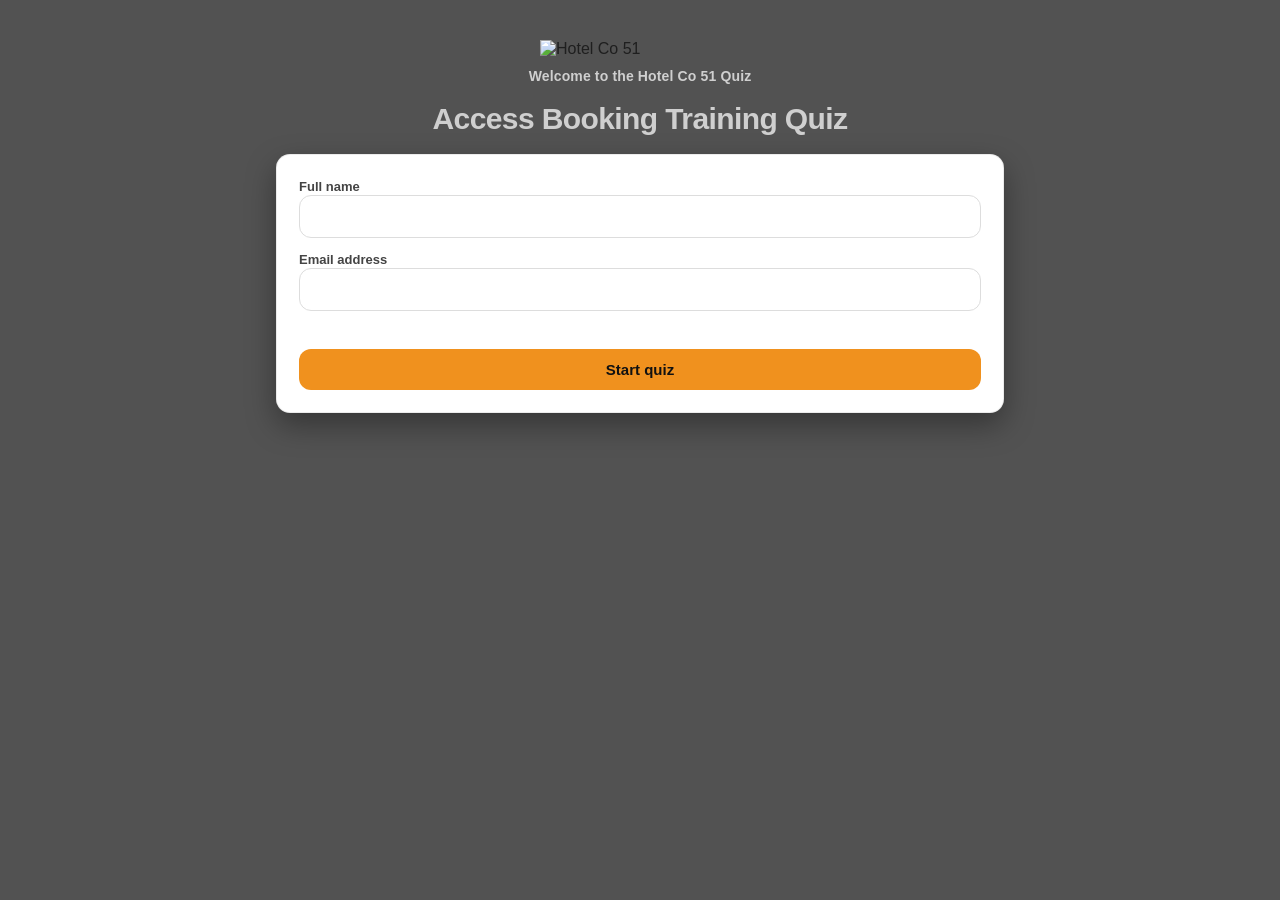
==== docs/index.html @ fffd5593 "update" ====
<!doctype html>
<html lang="en">
<head>
  <meta charset="utf-8" />
  <meta name="viewport" content="width=device-width, initial-scale=1" />
  <title>Access Booking Training Quiz</title>
  <link rel="stylesheet" href="./styles.css" />
</head>

<body>
  <main class="app">

    <!-- Brand header -->
    <header class="brand-header">
      <img
        class="brand-logo"
        src="https://hotelco51.com/wp-content/uploads/2024/08/cropped-Hotel_Co_51.png"
        alt="Hotel Co 51"
      />
      <p class="brand-kicker">Welcome to the Hotel Co 51 Quiz</p>
    </header>

    <h1>Access Booking Training Quiz</h1>

    <!-- LOGIN -->
    <section id="login" class="card">
      <form id="loginForm" autocomplete="on">
        <div>
          <label for="name">Full name</label>
          <input id="name" name="name" type="text" required />
        </div>

        <div>
          <label for="email">Email address</label>
          <input id="email" name="email" type="email" required />
        </div>

        <div id="loginError" aria-live="polite"></div>

        <!-- IMPORTANT: no id here -->
        <button class="primaryBtn" type="submit">Start quiz</button>
      </form>
    </section>

    <!-- QUIZ -->
    <section id="quiz" class="card hidden">
      <div class="meta">
        <div id="progress">Question 1 of 10</div>
        <div id="score">Score: 0</div>
      </div>

      <div id="welcome"></div>
      <div id="question"></div>
      <div id="choices"></div>
      <div id="feedback"></div>

      <!-- IMPORTANT: only ONE nextBtn on the page -->
      <button id="nextBtn" class="primaryBtn" type="button" disabled>Next</button>
    </section>

  </main>

  <script src="./app.js"></script>
</body>
</html>
---- docs/styles.css ----
/* Hotel Co 51 brand colours */
:root {
  --hc51-grey-dark: #525252;
  --hc51-grey-light: #cfcfcf;
  --hc51-orange: #F0911E;

  --card: #ffffff;
  --text: #1f1f1f;
  --muted: #6f6f6f;

  --border: rgba(0,0,0,0.08);
  --shadow: 0 12px 30px rgba(0,0,0,0.35);
  --radius: 14px;
}

* { box-sizing: border-box; }

body {
  margin: 0;
  background: var(--hc51-grey-dark);
  color: var(--text);
  font-family: -apple-system, BlinkMacSystemFont, "Segoe UI", Inter, Roboto, Arial, sans-serif;
}

.hidden { display: none !important; }

/* MAIN WRAPPER */
.app {
  max-width: 760px;
  margin: 40px auto;
  padding: 0 16px;
}

/* BRAND HEADER */
.brand-header {
  display: grid;
  justify-items: center;
  gap: 10px;
  margin-bottom: 18px;
}

.brand-logo {
  width: clamp(120px, 26vw, 200px);
  height: auto;
  display: block;
}

.brand-kicker {
  margin: 0;
  color: var(--hc51-grey-light);
  font-weight: 600;
  font-size: 14px;
  letter-spacing: 0.01em;
}

/* TITLE */
h1 {
  margin: 0 0 18px 0;
  font-size: 30px;
  letter-spacing: -0.02em;
  color: var(--hc51-grey-light);
  text-align: center;
}

/* CARDS */
.card {
  background: var(--card);
  border: 1px solid var(--border);
  border-radius: var(--radius);
  box-shadow: var(--shadow);
  padding: 22px;
}

/* META ROW */
.meta {
  display: flex;
  justify-content: space-between;
  gap: 12px;
  align-items: baseline;
  margin-bottom: 12px;
  color: var(--muted);
  font-size: 14px;
}

/* WELCOME */
#welcome {
  font-weight: 800;
  color: #333;
  margin: 0 0 10px 0;
}

/* QUESTION */
#question {
  margin: 10px 0 14px;
  font-size: 18px;
  line-height: 1.35;
}

/* ANSWERS GRID */
#choices {
  display: grid;
  gap: 10px;
  margin: 12px 0 12px;
}

/* ANSWER BUTTONS */
.choice {
  width: 100%;
  text-align: left;
  padding: 12px 14px;
  font-size: 16px;
  border-radius: 12px;
  border: 1px solid #ddd;
  background: #fff;
  cursor: pointer;
  transition: transform 0.06s ease, border-color 0.15s ease, box-shadow 0.15s ease;
}

.choice:hover {
  border-color: rgba(240,145,30,0.65);
  box-shadow: 0 0 0 3px rgba(240,145,30,0.16);
}

.choice:active { transform: translateY(1px); }

.choice.correct {
  border-color: rgba(240,145,30,0.9);
  box-shadow: 0 0 0 3px rgba(240,145,30,0.22);
}

.choice.wrong {
  border-color: rgba(205,44,44,0.75);
  box-shadow: 0 0 0 3px rgba(205,44,44,0.14);
}

/* FEEDBACK */
#feedback {
  margin: 10px 0 0;
  font-size: 14px;
  color: #444;
}

/* PRIMARY BUTTON (used for Start + Next/Learn more) */
.primaryBtn {
  margin-top: 14px;
  width: 100%;
  border: none;
  border-radius: 12px;
  padding: 12px 16px;
  font-size: 15px;
  font-weight: 800;
  cursor: pointer;
  background: var(--hc51-orange);
  color: #111;
  transition: filter 0.15s ease, transform 0.06s ease;
}

.primaryBtn:hover { filter: brightness(0.96); }
.primaryBtn:active { transform: translateY(1px); }

.primaryBtn:disabled {
  cursor: not-allowed;
  opacity: 0.55;
}

/* LOGIN FORM */
form {
  display: grid;
  gap: 12px;
}

label {
  font-size: 13px;
  font-weight: 800;
  color: #444;
}

input[type="text"], input[type="email"] {
  width: 100%;
  padding: 12px;
  border-radius: 12px;
  border: 1px solid #ddd;
  font-size: 15px;
}

input:focus {
  border-color: rgba(240,145,30,0.85);
  box-shadow: 0 0 0 3px rgba(240,145,30,0.18);
  outline: none;
}

#loginError {
  color: #b3261e;
  font-size: 13px;
}

/* MOBILE */
@media (max-width: 520px) {
  .app {
    margin: 22px auto;
    padding: 0 12px;
  }

  .card {
    padding: 16px;
  }

  h1 {
    font-size: 22px;
    margin-bottom: 14px;
  }

  #question {
    font-size: 16px;
  }

  .choice {
    font-size: 15px;
  }

  .brand-kicker {
    font-size: 13px;
    text-align: center;
  }
}
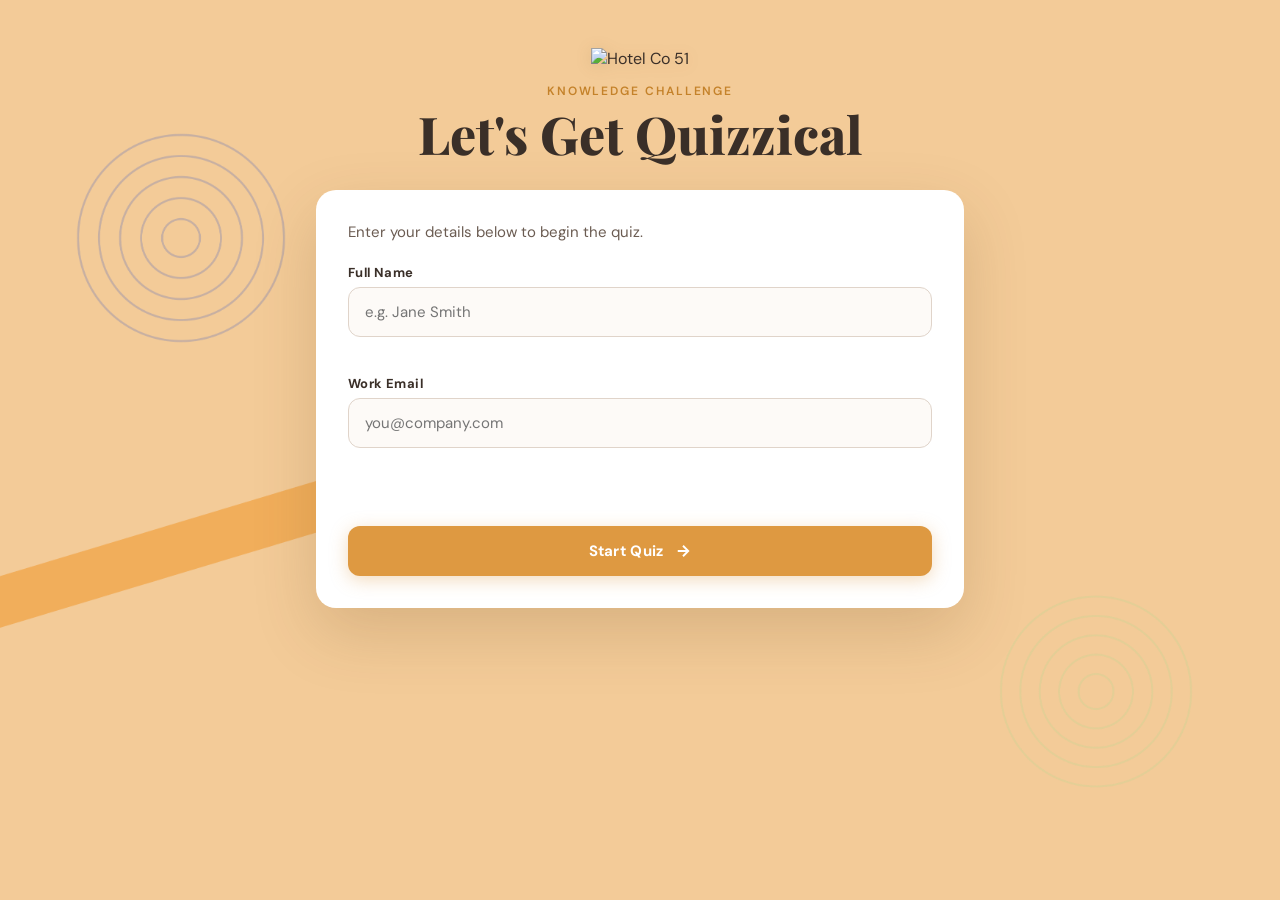
==== commit 45ae45c7: "Updated look and feel" ====
--- a/docs/index.html
+++ b/docs/index.html
@@ -1,65 +1,104 @@
-<!doctype html>
+<!DOCTYPE html>
 <html lang="en">
 <head>
-  <meta charset="utf-8" />
-  <meta name="viewport" content="width=device-width, initial-scale=1" />
-  <title>Access Booking Training Quiz</title>
-  <link rel="stylesheet" href="./styles.css" />
+  <meta charset="UTF-8" />
+  <meta name="viewport" content="width=device-width, initial-scale=1.0" />
+  <title>Hotel Co 51 Quiz</title>
+  <link rel="preconnect" href="https://fonts.googleapis.com">
+  <link rel="preconnect" href="https://fonts.gstatic.com" crossorigin>
+  <link href="https://fonts.googleapis.com/css2?family=Playfair+Display:wght@700;800&family=DM+Sans:wght@400;500;600;700&display=swap" rel="stylesheet">
+  <link rel="stylesheet" href="styles.css?v=6" />
 </head>
 
 <body>
-  <main class="app">
+  <div class="floating" aria-hidden="true">
+    <img src="assets/HC51circelblue.png" class="float blue" alt="" />
+    <img src="assets/HC51circlegreen.png" class="float green" alt="" />
+    <img src="assets/HC51dots.png" class="float dots" alt="" />
+    <img src="assets/HC51orangeslash.png" class="float slash" alt="" />
+  </div>
 
-    <!-- Brand header -->
-    <header class="brand-header">
+  <main class="container">
+    <div class="header-block">
       <img
-        class="brand-logo"
+        class="logo"
         src="https://hotelco51.com/wp-content/uploads/2024/08/cropped-Hotel_Co_51.png"
         alt="Hotel Co 51"
       />
-      <p class="brand-kicker">Welcome to the Hotel Co 51 Quiz</p>
-    </header>
-
-    <h1>Access Booking Training Quiz</h1>
+      <p class="subtitle">Knowledge Challenge</p>
+      <h1 class="title">Let's Get Quizzical</h1>
+    </div>
 
     <!-- LOGIN -->
     <section id="login" class="card">
-      <form id="loginForm" autocomplete="on">
-        <div>
-          <label for="name">Full name</label>
-          <input id="name" name="name" type="text" required />
+      <p class="card-intro">Enter your details below to begin the quiz.</p>
+      <form id="loginForm" autocomplete="on" novalidate>
+        <div class="field-group">
+          <label for="name">Full Name</label>
+          <input id="name" type="text" placeholder="e.g. Jane Smith" autocomplete="name" required />
+          <span class="field-error" id="nameError"></span>
         </div>
 
-        <div>
-          <label for="email">Email address</label>
-          <input id="email" name="email" type="email" required />
+        <div class="field-group">
+          <label for="email">Work Email</label>
+          <input id="email" type="email" placeholder="you@company.com" autocomplete="email" required />
+          <span class="field-error" id="emailError"></span>
         </div>
 
-        <div id="loginError" aria-live="polite"></div>
+        <div id="loginError" class="login-error" aria-live="polite"></div>
 
-        <!-- IMPORTANT: no id here -->
-        <button class="primaryBtn" type="submit">Start quiz</button>
+        <button type="submit" class="startBtn">
+          <span>Start Quiz</span>
+          <svg class="btn-arrow" viewBox="0 0 24 24" fill="none" stroke="currentColor" stroke-width="2.5"><path d="M5 12h14M12 5l7 7-7 7"/></svg>
+        </button>
       </form>
     </section>
 
     <!-- QUIZ -->
     <section id="quiz" class="card hidden">
-      <div class="meta">
-        <div id="progress">Question 1 of 10</div>
-        <div id="score">Score: 0</div>
+      <!-- Progress -->
+      <div class="progress-block">
+        <div class="progress-top">
+          <div id="welcome" class="welcome-text"></div>
+          <div id="score" class="score-badge">Score: 0</div>
+        </div>
+        <div class="progress-bar-track">
+          <div class="progress-bar-fill" id="progressFill"></div>
+        </div>
+        <div id="progress" class="progress-label">Question 1 of 10</div>
       </div>
 
-      <div id="welcome"></div>
-      <div id="question"></div>
-      <div id="choices"></div>
-      <div id="feedback"></div>
+      <!-- Question -->
+      <div id="questionWrap" class="question-wrap">
+        <div id="question" class="question-text"></div>
+        <div id="choices" class="choices-grid"></div>
+        <div id="feedback" class="feedback-text" aria-live="polite"></div>
+      </div>
 
-      <!-- IMPORTANT: only ONE nextBtn on the page -->
-      <button id="nextBtn" class="primaryBtn" type="button" disabled>Next</button>
+      <button id="nextBtn" class="startBtn" type="button" disabled>
+        <span id="nextLabel">Next Question</span>
+        <svg class="btn-arrow" viewBox="0 0 24 24" fill="none" stroke="currentColor" stroke-width="2.5"><path d="M5 12h14M12 5l7 7-7 7"/></svg>
+      </button>
     </section>
 
+    <!-- RESULTS (dynamically populated) -->
+    <section id="results" class="card hidden results-card">
+      <div class="results-icon" id="resultsIcon">🎉</div>
+      <h2 class="results-title" id="resultsTitle">Quiz Complete!</h2>
+      <p class="results-subtitle" id="resultsSubtitle"></p>
+      <div class="results-score-block">
+        <span class="results-score-num" id="resultsScoreNum">0</span>
+        <span class="results-score-denom" id="resultsScoreDenom">/10</span>
+      </div>
+      <p class="results-msg" id="resultsMsg"></p>
+      <div id="saveStatus" class="save-status" aria-live="polite"></div>
+      <button class="startBtn" id="learnMoreBtn" style="display:none;">
+        <span>Visit Hotel Co 51</span>
+        <svg class="btn-arrow" viewBox="0 0 24 24" fill="none" stroke="currentColor" stroke-width="2.5"><path d="M5 12h14M12 5l7 7-7 7"/></svg>
+      </button>
+    </section>
   </main>
 
-  <script src="./app.js"></script>
+  <script src="app.js?v=6"></script>
 </body>
 </html>
--- a/docs/styles.css
+++ b/docs/styles.css
@@ -1,225 +1,560 @@
-/* Hotel Co 51 brand colours */
 :root {
-  --hc51-grey-dark: #525252;
-  --hc51-grey-light: #cfcfcf;
-  --hc51-orange: #F0911E;
-
+  --bg: #F3CB98;
+  --text-dark: #3a2f28;
+  --text-mid: #6b5c52;
+  --orange: #DE9941;
+  --orange-dark: #c4822a;
   --card: #ffffff;
-  --text: #1f1f1f;
-  --muted: #6f6f6f;
-
-  --border: rgba(0,0,0,0.08);
-  --shadow: 0 12px 30px rgba(0,0,0,0.35);
-  --radius: 14px;
-}
-
-* { box-sizing: border-box; }
+  --muted: #8a7a72;
+  --error: #c0392b;
+  --correct: #4caf6e;
+  --correct-bg: #f0faf4;
+  --wrong: #e05a6a;
+  --wrong-bg: #fff0f2;
+  --shadow: 0 24px 64px rgba(96, 60, 20, 0.18);
+  --shadow-sm: 0 4px 16px rgba(96, 60, 20, 0.10);
+  --radius: 20px;
+  --radius-sm: 12px;
+  --transition: 0.18s ease;
+}
+
+*, *::before, *::after {
+  box-sizing: border-box;
+}
 
 body {
   margin: 0;
-  background: var(--hc51-grey-dark);
-  color: var(--text);
-  font-family: -apple-system, BlinkMacSystemFont, "Segoe UI", Inter, Roboto, Arial, sans-serif;
-}
-
-.hidden { display: none !important; }
-
-/* MAIN WRAPPER */
-.app {
-  max-width: 760px;
-  margin: 40px auto;
-  padding: 0 16px;
-}
-
-/* BRAND HEADER */
-.brand-header {
-  display: grid;
-  justify-items: center;
-  gap: 10px;
-  margin-bottom: 18px;
-}
-
-.brand-logo {
-  width: clamp(120px, 26vw, 200px);
+  font-family: 'DM Sans', Arial, sans-serif;
+  background: var(--bg);
+  color: var(--text-dark);
+  overflow-x: hidden;
+  min-height: 100vh;
+}
+
+.hidden {
+  display: none !important;
+}
+
+/* ── Layout ── */
+.container {
+  max-width: 680px;
+  margin: 0 auto;
+  padding: 48px 16px 56px;
+  position: relative;
+  z-index: 2;
+}
+
+.header-block {
+  text-align: center;
+  margin-bottom: 28px;
+}
+
+.logo {
+  width: clamp(120px, 20vw, 190px);
   height: auto;
-  display: block;
-}
-
-.brand-kicker {
+  margin-bottom: 14px;
+  filter: drop-shadow(0 2px 8px rgba(96,60,20,0.12));
+}
+
+.subtitle {
+  margin: 0 0 6px;
+  font-size: 12px;
+  font-weight: 600;
+  letter-spacing: 0.16em;
+  text-transform: uppercase;
+  color: var(--orange-dark);
+}
+
+.title {
+  font-family: 'Playfair Display', Georgia, serif;
+  font-size: clamp(34px, 6vw, 52px);
+  font-weight: 800;
   margin: 0;
-  color: var(--hc51-grey-light);
-  font-weight: 600;
-  font-size: 14px;
-  letter-spacing: 0.01em;
-}
-
-/* TITLE */
-h1 {
-  margin: 0 0 18px 0;
-  font-size: 30px;
-  letter-spacing: -0.02em;
-  color: var(--hc51-grey-light);
-  text-align: center;
-}
-
-/* CARDS */
+  color: var(--text-dark);
+  line-height: 1.1;
+}
+
+/* ── Card ── */
 .card {
   background: var(--card);
-  border: 1px solid var(--border);
+  padding: 32px;
   border-radius: var(--radius);
   box-shadow: var(--shadow);
-  padding: 22px;
-}
-
-/* META ROW */
-.meta {
+}
+
+.card-intro {
+  color: var(--text-mid);
+  font-size: 15px;
+  margin: 0 0 22px;
+}
+
+/* ── Login Form ── */
+.field-group {
+  display: flex;
+  flex-direction: column;
+  gap: 6px;
+}
+
+form {
+  display: grid;
+  gap: 16px;
+}
+
+label {
+  font-size: 13px;
+  font-weight: 700;
+  letter-spacing: 0.03em;
+  color: var(--text-dark);
+}
+
+input[type="text"],
+input[type="email"] {
+  width: 100%;
+  padding: 14px 16px;
+  border-radius: var(--radius-sm);
+  border: 1.5px solid #e0d4ca;
+  font-family: 'DM Sans', Arial, sans-serif;
+  font-size: 15px;
+  color: var(--text-dark);
+  background: #fdfaf7;
+  transition: border-color var(--transition), box-shadow var(--transition), background var(--transition);
+  outline: none;
+}
+
+input:focus {
+  border-color: var(--orange);
+  box-shadow: 0 0 0 3px rgba(222, 153, 65, 0.18);
+  background: #fff;
+}
+
+input.input-error {
+  border-color: var(--error);
+  box-shadow: 0 0 0 3px rgba(192, 57, 43, 0.12);
+}
+
+.field-error {
+  font-size: 12px;
+  color: var(--error);
+  min-height: 16px;
+  font-weight: 500;
+}
+
+.login-error {
+  color: var(--error);
+  font-size: 13px;
+  min-height: 18px;
+  font-weight: 500;
+}
+
+/* ── Button ── */
+.startBtn {
+  display: flex;
+  align-items: center;
+  justify-content: center;
+  gap: 10px;
+  background: var(--orange);
+  border: none;
+  padding: 15px 20px;
+  width: 100%;
+  border-radius: var(--radius-sm);
+  font-family: 'DM Sans', Arial, sans-serif;
+  font-weight: 700;
+  font-size: 15px;
+  cursor: pointer;
+  color: #fff;
+  letter-spacing: 0.02em;
+  transition: background var(--transition), transform var(--transition), box-shadow var(--transition);
+  box-shadow: 0 4px 18px rgba(222, 153, 65, 0.35);
+  margin-top: 6px;
+}
+
+.startBtn:hover:not(:disabled) {
+  background: var(--orange-dark);
+  box-shadow: 0 6px 24px rgba(196, 130, 42, 0.42);
+  transform: translateY(-1px);
+}
+
+.startBtn:active:not(:disabled) {
+  transform: translateY(1px);
+  box-shadow: 0 2px 10px rgba(222, 153, 65, 0.25);
+}
+
+.startBtn:disabled {
+  opacity: 0.5;
+  cursor: not-allowed;
+  box-shadow: none;
+}
+
+.btn-arrow {
+  width: 18px;
+  height: 18px;
+  flex-shrink: 0;
+  transition: transform var(--transition);
+}
+
+.startBtn:hover:not(:disabled) .btn-arrow {
+  transform: translateX(3px);
+}
+
+/* ── Progress ── */
+.progress-block {
+  margin-bottom: 22px;
+}
+
+.progress-top {
   display: flex;
   justify-content: space-between;
-  gap: 12px;
-  align-items: baseline;
-  margin-bottom: 12px;
+  align-items: center;
+  margin-bottom: 10px;
+}
+
+.welcome-text {
+  font-weight: 700;
+  font-size: 15px;
+  color: var(--text-dark);
+}
+
+.score-badge {
+  background: var(--bg);
+  color: var(--orange-dark);
+  font-weight: 700;
+  font-size: 13px;
+  padding: 4px 12px;
+  border-radius: 99px;
+  letter-spacing: 0.02em;
+  transition: transform 0.25s cubic-bezier(0.34,1.56,0.64,1);
+}
+
+.score-badge.pop {
+  transform: scale(1.2);
+}
+
+.progress-bar-track {
+  width: 100%;
+  height: 6px;
+  background: #f0e6dc;
+  border-radius: 99px;
+  overflow: hidden;
+  margin-bottom: 6px;
+}
+
+.progress-bar-fill {
+  height: 100%;
+  background: linear-gradient(90deg, var(--orange-dark), var(--orange));
+  border-radius: 99px;
+  width: 10%;
+  transition: width 0.5s cubic-bezier(0.4, 0, 0.2, 1);
+}
+
+.progress-label {
+  font-size: 12px;
   color: var(--muted);
-  font-size: 14px;
-}
-
-/* WELCOME */
-#welcome {
-  font-weight: 800;
-  color: #333;
-  margin: 0 0 10px 0;
-}
-
-/* QUESTION */
-#question {
-  margin: 10px 0 14px;
-  font-size: 18px;
+  font-weight: 500;
+  letter-spacing: 0.04em;
+  text-align: right;
+}
+
+/* ── Question ── */
+.question-wrap {
+  animation: fadeSlideIn 0.32s ease both;
+}
+
+@keyframes fadeSlideIn {
+  from { opacity: 0; transform: translateY(14px); }
+  to   { opacity: 1; transform: translateY(0); }
+}
+
+.question-text {
+  font-family: 'Playfair Display', Georgia, serif;
+  font-size: clamp(17px, 3vw, 21px);
+  font-weight: 700;
   line-height: 1.35;
-}
-
-/* ANSWERS GRID */
-#choices {
+  margin-bottom: 18px;
+  color: var(--text-dark);
+}
+
+/* ── Choices ── */
+.choices-grid {
   display: grid;
   gap: 10px;
-  margin: 12px 0 12px;
-}
-
-/* ANSWER BUTTONS */
+  margin-bottom: 16px;
+}
+
 .choice {
   width: 100%;
   text-align: left;
-  padding: 12px 14px;
-  font-size: 16px;
-  border-radius: 12px;
-  border: 1px solid #ddd;
-  background: #fff;
+  padding: 14px 18px;
+  font-family: 'DM Sans', Arial, sans-serif;
+  font-size: 15px;
+  font-weight: 500;
+  border-radius: var(--radius-sm);
+  border: 1.5px solid #e6ddd6;
+  background: #fdfaf7;
+  color: var(--text-dark);
   cursor: pointer;
-  transition: transform 0.06s ease, border-color 0.15s ease, box-shadow 0.15s ease;
-}
-
-.choice:hover {
-  border-color: rgba(240,145,30,0.65);
-  box-shadow: 0 0 0 3px rgba(240,145,30,0.16);
-}
-
-.choice:active { transform: translateY(1px); }
+  transition: border-color var(--transition), box-shadow var(--transition), background var(--transition), transform var(--transition);
+  position: relative;
+  display: flex;
+  align-items: center;
+  gap: 12px;
+}
+
+.choice::before {
+  content: '';
+  width: 20px;
+  height: 20px;
+  border-radius: 50%;
+  border: 1.5px solid #d0c4ba;
+  flex-shrink: 0;
+  transition: border-color var(--transition), background var(--transition);
+}
+
+.choice:hover:not(:disabled) {
+  border-color: var(--orange);
+  background: #fff9f2;
+  box-shadow: 0 2px 12px rgba(222, 153, 65, 0.15);
+  transform: translateY(-1px);
+}
+
+.choice:active:not(:disabled) {
+  transform: translateY(0);
+}
+
+.choice:disabled {
+  cursor: default;
+}
 
 .choice.correct {
-  border-color: rgba(240,145,30,0.9);
-  box-shadow: 0 0 0 3px rgba(240,145,30,0.22);
+  border-color: var(--correct);
+  background: var(--correct-bg);
+  animation: correctPop 0.4s cubic-bezier(0.34,1.56,0.64,1) both;
+}
+
+.choice.correct::before {
+  background: var(--correct);
+  border-color: var(--correct);
+  content: '✓';
+  display: flex;
+  align-items: center;
+  justify-content: center;
+  font-size: 11px;
+  color: #fff;
+  font-weight: 700;
 }
 
 .choice.wrong {
-  border-color: rgba(205,44,44,0.75);
-  box-shadow: 0 0 0 3px rgba(205,44,44,0.14);
-}
-
-/* FEEDBACK */
-#feedback {
-  margin: 10px 0 0;
+  border-color: var(--wrong);
+  background: var(--wrong-bg);
+  animation: wrongShake 0.4s ease both;
+}
+
+.choice.wrong::before {
+  background: var(--wrong);
+  border-color: var(--wrong);
+  content: '✕';
+  display: flex;
+  align-items: center;
+  justify-content: center;
+  font-size: 11px;
+  color: #fff;
+  font-weight: 700;
+}
+
+@keyframes correctPop {
+  0%   { transform: scale(0.97); }
+  50%  { transform: scale(1.02); }
+  100% { transform: scale(1); }
+}
+
+@keyframes wrongShake {
+  0%   { transform: translateX(0); }
+  20%  { transform: translateX(-6px); }
+  40%  { transform: translateX(6px); }
+  60%  { transform: translateX(-4px); }
+  80%  { transform: translateX(4px); }
+  100% { transform: translateX(0); }
+}
+
+/* ── Feedback ── */
+.feedback-text {
   font-size: 14px;
-  color: #444;
-}
-
-/* PRIMARY BUTTON (used for Start + Next/Learn more) */
-.primaryBtn {
-  margin-top: 14px;
-  width: 100%;
-  border: none;
-  border-radius: 12px;
-  padding: 12px 16px;
-  font-size: 15px;
+  font-weight: 600;
+  min-height: 22px;
+  padding: 0 2px;
+  opacity: 0;
+  transition: opacity 0.2s ease;
+}
+
+.feedback-text.visible {
+  opacity: 1;
+}
+
+/* ── Results ── */
+.results-card {
+  text-align: center;
+  padding: 40px 32px;
+}
+
+.results-icon {
+  font-size: 52px;
+  margin-bottom: 12px;
+  animation: iconBounce 0.6s cubic-bezier(0.34,1.56,0.64,1) both;
+}
+
+@keyframes iconBounce {
+  from { transform: scale(0); opacity: 0; }
+  to   { transform: scale(1); opacity: 1; }
+}
+
+.results-title {
+  font-family: 'Playfair Display', Georgia, serif;
+  font-size: 28px;
   font-weight: 800;
-  cursor: pointer;
-  background: var(--hc51-orange);
-  color: #111;
-  transition: filter 0.15s ease, transform 0.06s ease;
-}
-
-.primaryBtn:hover { filter: brightness(0.96); }
-.primaryBtn:active { transform: translateY(1px); }
-
-.primaryBtn:disabled {
-  cursor: not-allowed;
-  opacity: 0.55;
-}
-
-/* LOGIN FORM */
-form {
-  display: grid;
-  gap: 12px;
-}
-
-label {
+  margin: 0 0 6px;
+  color: var(--text-dark);
+}
+
+.results-subtitle {
+  color: var(--text-mid);
+  font-size: 15px;
+  margin: 0 0 20px;
+}
+
+.results-score-block {
+  background: var(--bg);
+  display: inline-flex;
+  align-items: baseline;
+  gap: 4px;
+  padding: 12px 32px;
+  border-radius: 99px;
+  margin-bottom: 18px;
+}
+
+.results-score-num {
+  font-family: 'Playfair Display', Georgia, serif;
+  font-size: 52px;
+  font-weight: 800;
+  color: var(--orange-dark);
+  line-height: 1;
+}
+
+.results-score-denom {
+  font-size: 24px;
+  font-weight: 600;
+  color: var(--muted);
+}
+
+.results-msg {
+  font-size: 15px;
+  color: var(--text-mid);
+  margin: 0 0 20px;
+  line-height: 1.5;
+}
+
+.save-status {
   font-size: 13px;
-  font-weight: 800;
-  color: #444;
-}
-
-input[type="text"], input[type="email"] {
-  width: 100%;
-  padding: 12px;
-  border-radius: 12px;
-  border: 1px solid #ddd;
-  font-size: 15px;
-}
-
-input:focus {
-  border-color: rgba(240,145,30,0.85);
-  box-shadow: 0 0 0 3px rgba(240,145,30,0.18);
-  outline: none;
-}
-
-#loginError {
-  color: #b3261e;
-  font-size: 13px;
-}
-
-/* MOBILE */
-@media (max-width: 520px) {
-  .app {
-    margin: 22px auto;
-    padding: 0 12px;
+  color: var(--muted);
+  min-height: 20px;
+  margin-bottom: 16px;
+}
+
+/* ── Floating assets ── */
+.floating {
+  position: fixed;
+  inset: 0;
+  z-index: 1;
+  pointer-events: none;
+  overflow: hidden;
+}
+
+.float {
+  position: absolute;
+  user-select: none;
+}
+
+.blue {
+  top: 6%;
+  left: 4%;
+  width: min(28vw, 260px);
+  opacity: 0.30;
+  animation: float1 42s infinite ease-in-out;
+}
+
+.green {
+  top: 58%;
+  right: 5%;
+  width: min(26vw, 240px);
+  opacity: 0.25;
+  animation: float2 52s infinite ease-in-out;
+}
+
+.dots {
+  top: 32%;
+  left: 50%;
+  width: min(20vw, 170px);
+  opacity: 0.15;
+  animation: float3 60s infinite linear;
+}
+
+.slash {
+  bottom: -2%;
+  left: -4%;
+  width: min(52vw, 540px);
+  opacity: 0.50;
+  animation: float4 48s infinite ease-in-out;
+}
+
+@keyframes float1 {
+  0%, 100% { transform: translateY(0); }
+  50% { transform: translateY(-38px); }
+}
+@keyframes float2 {
+  0%, 100% { transform: translateX(0); }
+  50% { transform: translateX(48px); }
+}
+@keyframes float3 {
+  0%, 100% { transform: translateY(0); }
+  50% { transform: translateY(26px); }
+}
+@keyframes float4 {
+  0%, 100% { transform: translateX(0); }
+  50% { transform: translateX(56px); }
+}
+
+/* ── Responsive ── */
+@media (max-width: 640px) {
+  .container {
+    padding: 28px 12px 36px;
   }
 
   .card {
-    padding: 16px;
-  }
-
-  h1 {
-    font-size: 22px;
-    margin-bottom: 14px;
-  }
-
-  #question {
-    font-size: 16px;
+    padding: 22px 18px;
+  }
+
+  .question-text {
+    font-size: 17px;
   }
 
   .choice {
-    font-size: 15px;
-  }
-
-  .brand-kicker {
-    font-size: 13px;
-    text-align: center;
+    font-size: 14px;
+    padding: 13px 14px;
+  }
+
+  .progress-label {
+    font-size: 11px;
+  }
+
+  .dots {
+    left: 58%;
+    top: 28%;
+    width: 120px;
+  }
+
+  .slash {
+    width: 360px;
+  }
+
+  .results-score-num {
+    font-size: 44px;
   }
 }
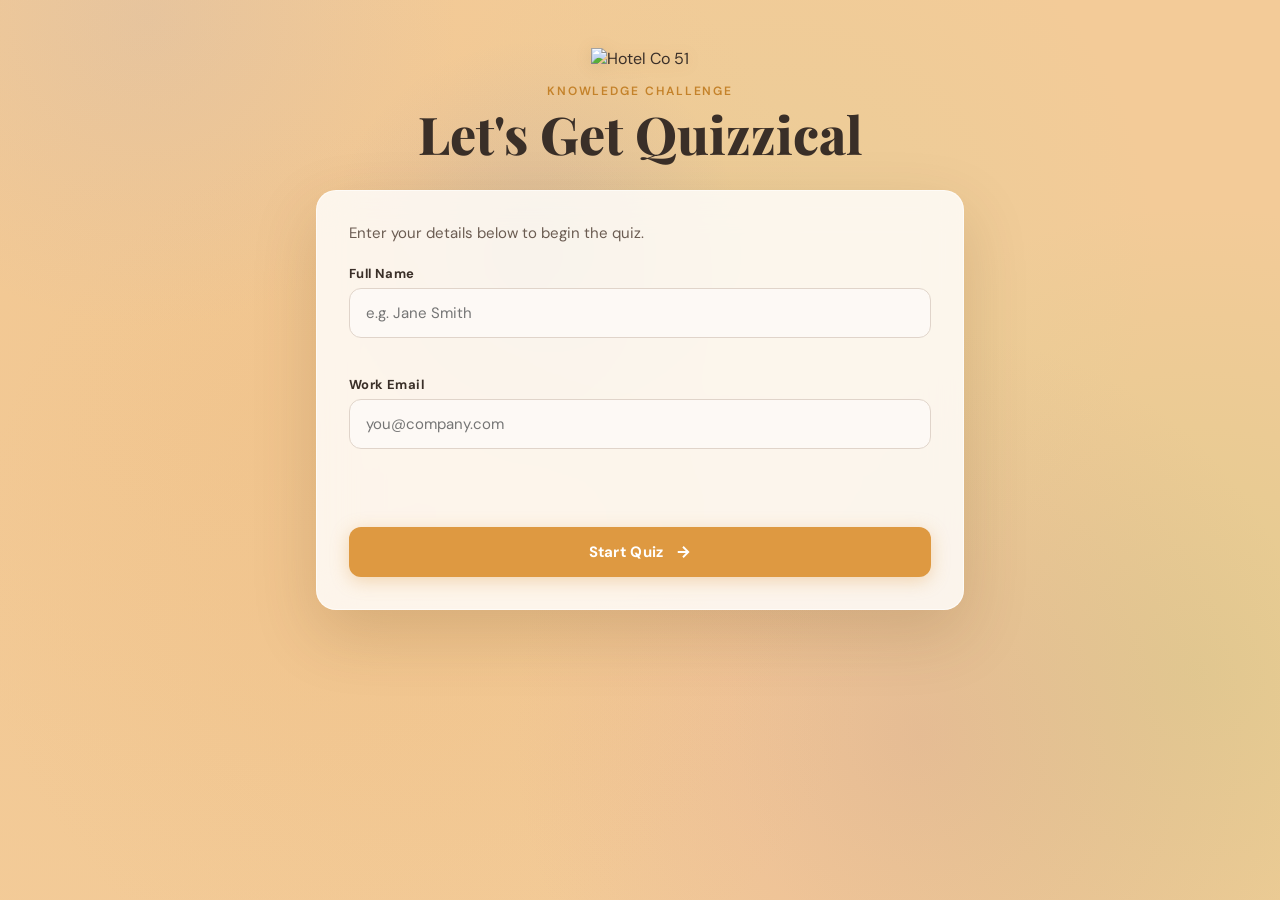
==== commit b5dafba2: "Redone background design" ====
--- a/docs/index.html
+++ b/docs/index.html
@@ -7,16 +7,11 @@
   <link rel="preconnect" href="https://fonts.googleapis.com">
   <link rel="preconnect" href="https://fonts.gstatic.com" crossorigin>
   <link href="https://fonts.googleapis.com/css2?family=Playfair+Display:wght@700;800&family=DM+Sans:wght@400;500;600;700&display=swap" rel="stylesheet">
-  <link rel="stylesheet" href="styles.css?v=6" />
+  <link rel="stylesheet" href="styles.css?v=8" />
 </head>
 
 <body>
-  <div class="floating" aria-hidden="true">
-    <img src="assets/HC51circelblue.png" class="float blue" alt="" />
-    <img src="assets/HC51circlegreen.png" class="float green" alt="" />
-    <img src="assets/HC51dots.png" class="float dots" alt="" />
-    <img src="assets/HC51orangeslash.png" class="float slash" alt="" />
-  </div>
+  <canvas id="auroraCanvas"></canvas>
 
   <main class="container">
     <div class="header-block">
@@ -38,15 +33,12 @@
           <input id="name" type="text" placeholder="e.g. Jane Smith" autocomplete="name" required />
           <span class="field-error" id="nameError"></span>
         </div>
-
         <div class="field-group">
           <label for="email">Work Email</label>
           <input id="email" type="email" placeholder="you@company.com" autocomplete="email" required />
           <span class="field-error" id="emailError"></span>
         </div>
-
         <div id="loginError" class="login-error" aria-live="polite"></div>
-
         <button type="submit" class="startBtn">
           <span>Start Quiz</span>
           <svg class="btn-arrow" viewBox="0 0 24 24" fill="none" stroke="currentColor" stroke-width="2.5"><path d="M5 12h14M12 5l7 7-7 7"/></svg>
@@ -56,7 +48,6 @@
 
     <!-- QUIZ -->
     <section id="quiz" class="card hidden">
-      <!-- Progress -->
       <div class="progress-block">
         <div class="progress-top">
           <div id="welcome" class="welcome-text"></div>
@@ -67,21 +58,18 @@
         </div>
         <div id="progress" class="progress-label">Question 1 of 10</div>
       </div>
-
-      <!-- Question -->
       <div id="questionWrap" class="question-wrap">
         <div id="question" class="question-text"></div>
         <div id="choices" class="choices-grid"></div>
         <div id="feedback" class="feedback-text" aria-live="polite"></div>
       </div>
-
       <button id="nextBtn" class="startBtn" type="button" disabled>
         <span id="nextLabel">Next Question</span>
         <svg class="btn-arrow" viewBox="0 0 24 24" fill="none" stroke="currentColor" stroke-width="2.5"><path d="M5 12h14M12 5l7 7-7 7"/></svg>
       </button>
     </section>
 
-    <!-- RESULTS (dynamically populated) -->
+    <!-- RESULTS -->
     <section id="results" class="card hidden results-card">
       <div class="results-icon" id="resultsIcon">🎉</div>
       <h2 class="results-title" id="resultsTitle">Quiz Complete!</h2>
@@ -99,6 +87,6 @@
     </section>
   </main>
 
-  <script src="app.js?v=6"></script>
+  <script src="app.js?v=8"></script>
 </body>
 </html>
--- a/docs/styles.css
+++ b/docs/styles.css
@@ -12,7 +12,6 @@
   --wrong: #e05a6a;
   --wrong-bg: #fff0f2;
   --shadow: 0 24px 64px rgba(96, 60, 20, 0.18);
-  --shadow-sm: 0 4px 16px rgba(96, 60, 20, 0.10);
   --radius: 20px;
   --radius-sm: 12px;
   --transition: 0.18s ease;
@@ -29,6 +28,16 @@
   color: var(--text-dark);
   overflow-x: hidden;
   min-height: 100vh;
+}
+
+/* ── Aurora Canvas ── */
+#auroraCanvas {
+  position: fixed;
+  inset: 0;
+  width: 100%;
+  height: 100%;
+  z-index: 0;
+  pointer-events: none;
 }
 
 .hidden {
@@ -76,10 +85,13 @@
 
 /* ── Card ── */
 .card {
-  background: var(--card);
+  background: rgba(255, 255, 255, 0.82);
+  backdrop-filter: blur(18px);
+  -webkit-backdrop-filter: blur(18px);
   padding: 32px;
   border-radius: var(--radius);
   box-shadow: var(--shadow);
+  border: 1px solid rgba(255,255,255,0.6);
 }
 
 .card-intro {
@@ -116,7 +128,7 @@
   font-family: 'DM Sans', Arial, sans-serif;
   font-size: 15px;
   color: var(--text-dark);
-  background: #fdfaf7;
+  background: rgba(253, 250, 247, 0.9);
   transition: border-color var(--transition), box-shadow var(--transition), background var(--transition);
   outline: none;
 }
@@ -215,7 +227,7 @@
 }
 
 .score-badge {
-  background: var(--bg);
+  background: rgba(243, 203, 152, 0.5);
   color: var(--orange-dark);
   font-weight: 700;
   font-size: 13px;
@@ -289,11 +301,10 @@
   font-weight: 500;
   border-radius: var(--radius-sm);
   border: 1.5px solid #e6ddd6;
-  background: #fdfaf7;
+  background: rgba(253, 250, 247, 0.9);
   color: var(--text-dark);
   cursor: pointer;
   transition: border-color var(--transition), box-shadow var(--transition), background var(--transition), transform var(--transition);
-  position: relative;
   display: flex;
   align-items: center;
   gap: 12px;
@@ -311,7 +322,7 @@
 
 .choice:hover:not(:disabled) {
   border-color: var(--orange);
-  background: #fff9f2;
+  background: rgba(255, 249, 242, 0.95);
   box-shadow: 0 2px 12px rgba(222, 153, 65, 0.15);
   transform: translateY(-1px);
 }
@@ -421,7 +432,7 @@
 }
 
 .results-score-block {
-  background: var(--bg);
+  background: rgba(243, 203, 152, 0.4);
   display: inline-flex;
   align-items: baseline;
   gap: 4px;
@@ -458,69 +469,6 @@
   margin-bottom: 16px;
 }
 
-/* ── Floating assets ── */
-.floating {
-  position: fixed;
-  inset: 0;
-  z-index: 1;
-  pointer-events: none;
-  overflow: hidden;
-}
-
-.float {
-  position: absolute;
-  user-select: none;
-}
-
-.blue {
-  top: 6%;
-  left: 4%;
-  width: min(28vw, 260px);
-  opacity: 0.30;
-  animation: float1 42s infinite ease-in-out;
-}
-
-.green {
-  top: 58%;
-  right: 5%;
-  width: min(26vw, 240px);
-  opacity: 0.25;
-  animation: float2 52s infinite ease-in-out;
-}
-
-.dots {
-  top: 32%;
-  left: 50%;
-  width: min(20vw, 170px);
-  opacity: 0.15;
-  animation: float3 60s infinite linear;
-}
-
-.slash {
-  bottom: -2%;
-  left: -4%;
-  width: min(52vw, 540px);
-  opacity: 0.50;
-  animation: float4 48s infinite ease-in-out;
-}
-
-@keyframes float1 {
-  0%, 100% { transform: translateY(0); }
-  50% { transform: translateY(-38px); }
-}
-@keyframes float2 {
-  0%, 100% { transform: translateX(0); }
-  50% { transform: translateX(48px); }
-}
-@keyframes float3 {
-  0%, 100% { transform: translateY(0); }
-  50% { transform: translateY(26px); }
-}
-@keyframes float4 {
-  0%, 100% { transform: translateX(0); }
-  50% { transform: translateX(56px); }
-}
-
 /* ── Responsive ── */
 @media (max-width: 640px) {
   .container {
@@ -544,16 +492,6 @@
     font-size: 11px;
   }
 
-  .dots {
-    left: 58%;
-    top: 28%;
-    width: 120px;
-  }
-
-  .slash {
-    width: 360px;
-  }
-
   .results-score-num {
     font-size: 44px;
   }
